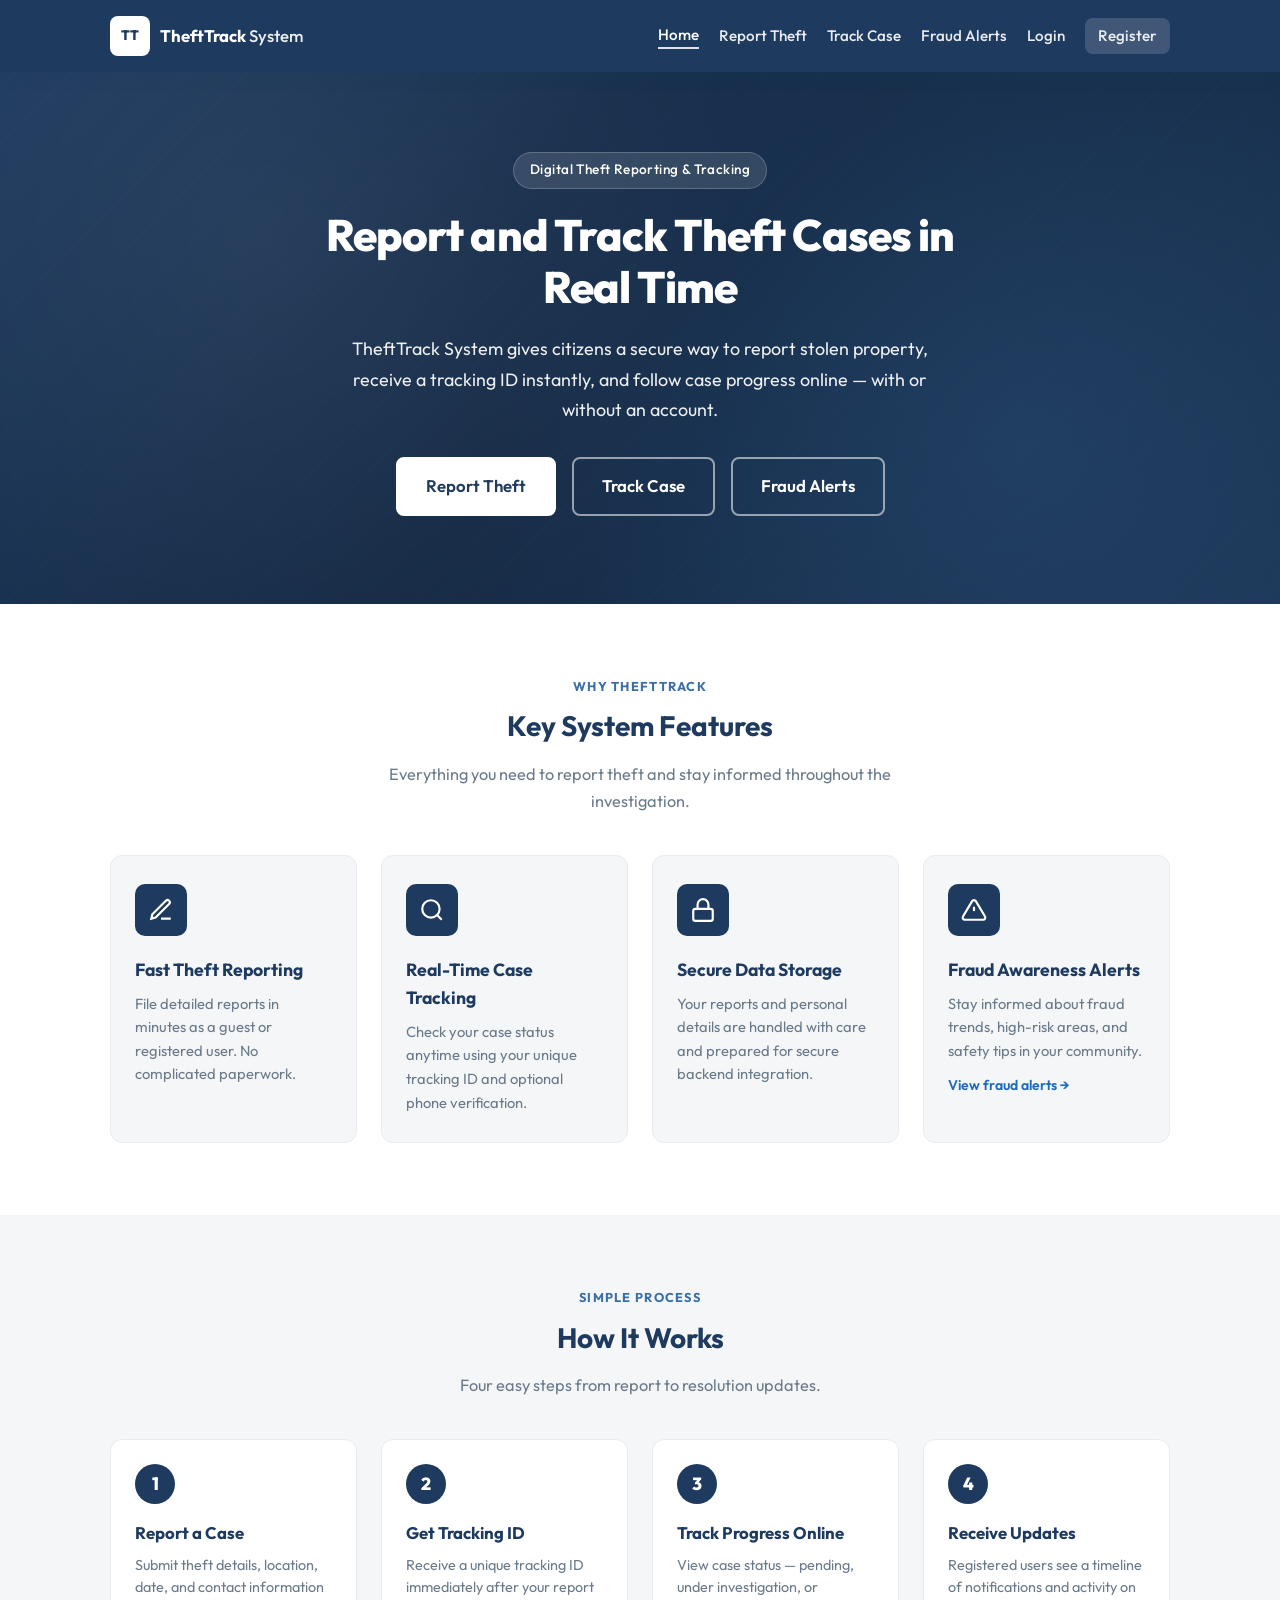
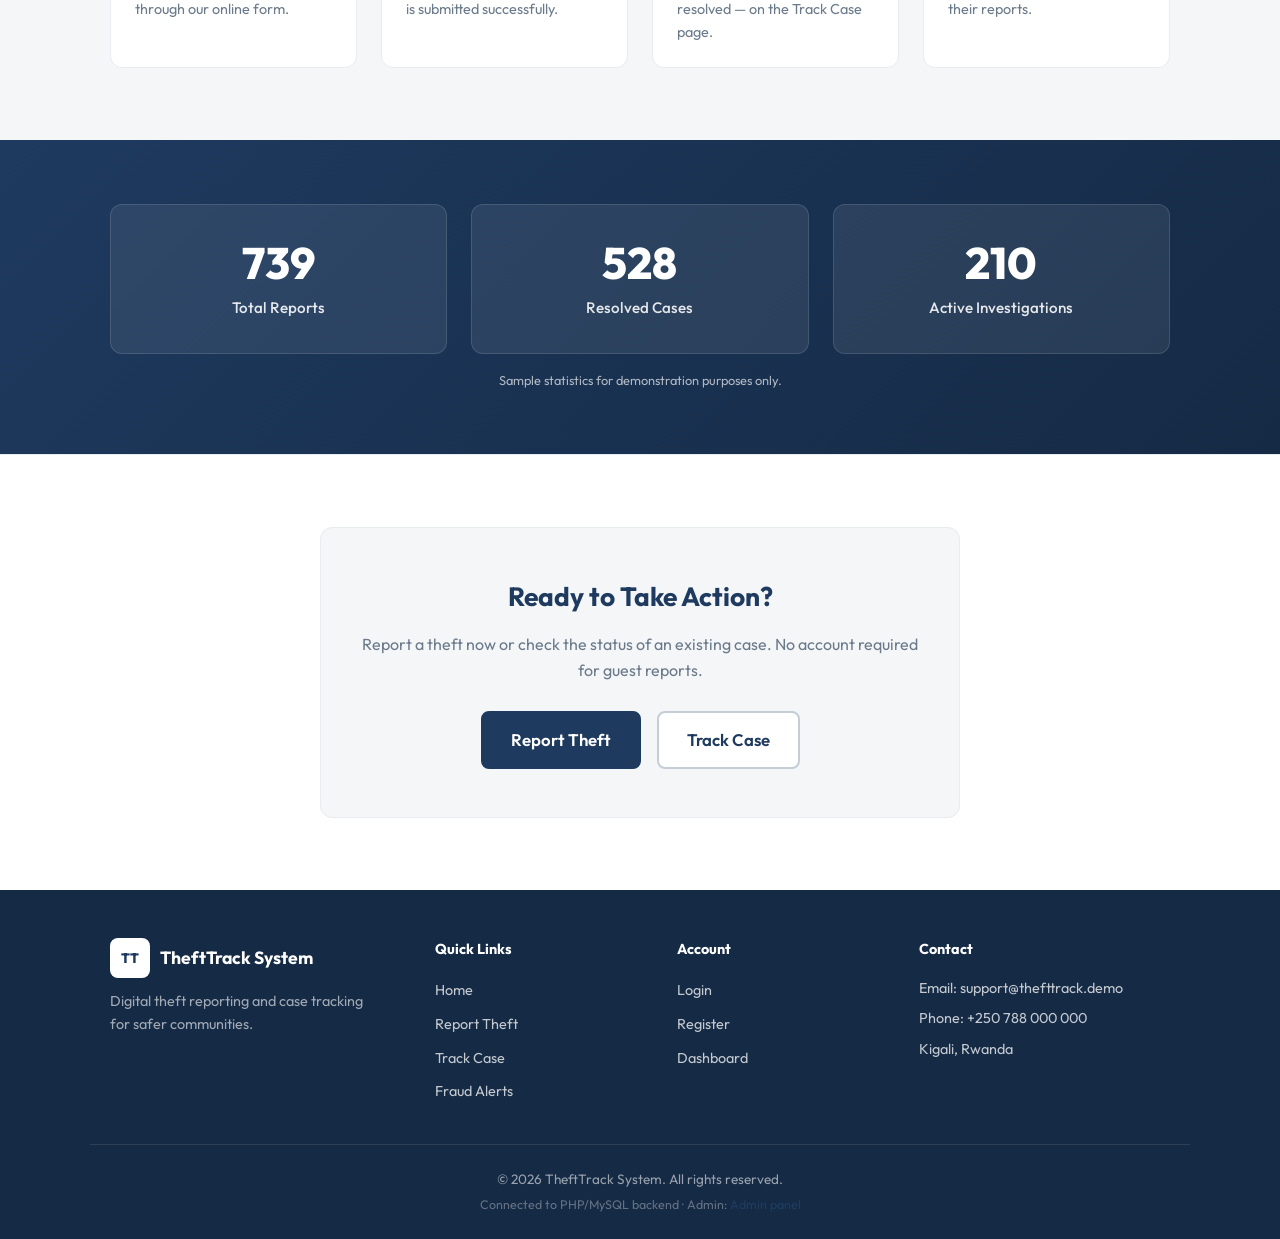
==== thefttrack_fn/index.html @ 84464b19 "deploy" ====
<!DOCTYPE html>
<html lang="en">
<head>
  <meta charset="UTF-8">
  <meta name="viewport" content="width=device-width, initial-scale=1.0">
  <title>Home — TheftTrack System</title>
  <link rel="preconnect" href="https://fonts.googleapis.com">
  <link rel="preconnect" href="https://fonts.gstatic.com" crossorigin>
  <link href="https://fonts.googleapis.com/css2?family=Outfit:wght@300;400;500;600;700;800&display=swap" rel="stylesheet">
  <link rel="stylesheet" href="style.css">
  <link rel="stylesheet" href="css/home.css">
</head>
<body data-page="home">

  <!-- Navigation -->
  <header class="header" id="main-header">
    <div class="container header-inner">
      <a href="index.html" class="logo logo--full">
        <span class="logo-icon">TT</span>
        <span class="logo-text">TheftTrack <span class="logo-system">System</span></span>
      </a>
      <button class="nav-toggle" id="nav-toggle" aria-label="Toggle menu" aria-expanded="false">
        <span></span><span></span><span></span>
      </button>
      <nav class="nav" id="main-nav">
        <a href="index.html" class="nav-link" data-nav-page="home">Home</a>
        <a href="report.html" class="nav-link" data-nav-page="report">Report Theft</a>
        <a href="track.html" class="nav-link" data-nav-page="track">Track Case</a>
        <a href="fraud.html" class="nav-link" data-nav-page="fraud">Fraud Alerts</a>
        <a href="dashboard.html" class="nav-link nav-user hidden" data-nav-page="dashboard">Dashboard</a>
        <a href="login.html" class="nav-link nav-auth" data-nav-page="login">Login</a>
        <a href="register.html" class="nav-link nav-auth nav-register-btn" data-nav-page="register">Register</a>
        <button type="button" class="btn btn-outline btn-sm nav-user hidden" id="btn-logout">Logout</button>
      </nav>
    </div>
  </header>

  <main class="home-main">

    <!-- Hero -->
    <section class="home-hero">
      <div class="home-hero-pattern" aria-hidden="true"></div>
      <div class="container home-hero-inner">
        <p class="home-hero-badge">Digital Theft Reporting &amp; Tracking</p>
        <h1>Report and Track Theft Cases in Real Time</h1>
        <p class="home-hero-desc">
          TheftTrack System gives citizens a secure way to report stolen property, receive a tracking ID instantly,
          and follow case progress online — with or without an account.
        </p>
        <div class="home-hero-actions">
          <a href="report.html" class="btn btn-primary btn-lg">Report Theft</a>
          <a href="track.html" class="btn btn-hero-outline btn-lg">Track Case</a>
          <a href="fraud.html" class="btn btn-hero-outline btn-lg">Fraud Alerts</a>
        </div>
      </div>
    </section>

    <!-- Features -->
    <section class="home-section home-features" id="features">
      <div class="container">
        <p class="section-label">Why TheftTrack</p>
        <h2 class="section-title">Key System Features</h2>
        <p class="section-desc">Everything you need to report theft and stay informed throughout the investigation.</p>
        <div class="home-features-grid">
          <article class="home-feature-card">
            <div class="home-feature-icon" aria-hidden="true">
              <svg viewBox="0 0 24 24" fill="none" stroke="currentColor" stroke-width="2"><path d="M12 20h9M16.5 3.5a2.12 2.12 0 0 1 3 3L7 19l-4 1 1-4Z"/></svg>
            </div>
            <h3>Fast Theft Reporting</h3>
            <p>File detailed reports in minutes as a guest or registered user. No complicated paperwork.</p>
          </article>
          <article class="home-feature-card">
            <div class="home-feature-icon" aria-hidden="true">
              <svg viewBox="0 0 24 24" fill="none" stroke="currentColor" stroke-width="2"><circle cx="11" cy="11" r="8"/><path d="m21 21-4.3-4.3"/></svg>
            </div>
            <h3>Real-Time Case Tracking</h3>
            <p>Check your case status anytime using your unique tracking ID and optional phone verification.</p>
          </article>
          <article class="home-feature-card">
            <div class="home-feature-icon" aria-hidden="true">
              <svg viewBox="0 0 24 24" fill="none" stroke="currentColor" stroke-width="2"><rect x="3" y="11" width="18" height="11" rx="2"/><path d="M7 11V7a5 5 0 0 1 10 0v4"/></svg>
            </div>
            <h3>Secure Data Storage</h3>
            <p>Your reports and personal details are handled with care and prepared for secure backend integration.</p>
          </article>
          <a href="fraud.html" class="home-feature-card home-feature-card--link">
            <div class="home-feature-icon" aria-hidden="true">
              <svg viewBox="0 0 24 24" fill="none" stroke="currentColor" stroke-width="2"><path d="M10.29 3.86 1.82 18a2 2 0 0 0 1.71 3h16.94a2 2 0 0 0 1.71-3L13.71 3.86a2 2 0 0 0-3.42 0Z"/><line x1="12" y1="9" x2="12" y2="13"/><line x1="12" y1="17" x2="12.01" y2="17"/></svg>
            </div>
            <h3>Fraud Awareness Alerts</h3>
            <p>Stay informed about fraud trends, high-risk areas, and safety tips in your community.</p>
            <span class="home-feature-link">View fraud alerts &rarr;</span>
          </a>
        </div>
      </div>
    </section>

    <!-- How It Works -->
    <section class="home-section home-steps">
      <div class="container">
        <p class="section-label">Simple Process</p>
        <h2 class="section-title">How It Works</h2>
        <p class="section-desc">Four easy steps from report to resolution updates.</p>
        <ol class="home-steps-list">
          <li class="home-step">
            <span class="home-step-num">1</span>
            <div class="home-step-content">
              <h3>Report a Case</h3>
              <p>Submit theft details, location, date, and contact information through our online form.</p>
            </div>
          </li>
          <li class="home-step">
            <span class="home-step-num">2</span>
            <div class="home-step-content">
              <h3>Get Tracking ID</h3>
              <p>Receive a unique tracking ID immediately after your report is submitted successfully.</p>
            </div>
          </li>
          <li class="home-step">
            <span class="home-step-num">3</span>
            <div class="home-step-content">
              <h3>Track Progress Online</h3>
              <p>View case status — pending, under investigation, or resolved — on the Track Case page.</p>
            </div>
          </li>
          <li class="home-step">
            <span class="home-step-num">4</span>
            <div class="home-step-content">
              <h3>Receive Updates</h3>
              <p>Registered users see a timeline of notifications and activity on their reports.</p>
            </div>
          </li>
        </ol>
      </div>
    </section>

    <!-- Statistics -->
    <section class="home-stats" id="stats">
      <div class="container">
        <div class="home-stats-grid">
          <article class="home-stat-card">
            <span class="home-stat-value" data-count="1248">0</span>
            <span class="home-stat-label">Total Reports</span>
          </article>
          <article class="home-stat-card">
            <span class="home-stat-value" data-count="892">0</span>
            <span class="home-stat-label">Resolved Cases</span>
          </article>
          <article class="home-stat-card">
            <span class="home-stat-value" data-count="356">0</span>
            <span class="home-stat-label">Active Investigations</span>
          </article>
        </div>
        <p class="home-stats-note">Sample statistics for demonstration purposes only.</p>
      </div>
    </section>

    <!-- Call to Action -->
    <section class="home-cta">
      <div class="container home-cta-inner">
        <h2>Ready to Take Action?</h2>
        <p>Report a theft now or check the status of an existing case. No account required for guest reports.</p>
        <div class="home-cta-actions">
          <a href="report.html" class="btn btn-primary btn-lg">Report Theft</a>
          <a href="track.html" class="btn btn-secondary btn-lg">Track Case</a>
        </div>
      </div>
    </section>

  </main>

  <!-- Footer -->
  <footer class="footer footer--home" id="main-footer">
    <div class="container footer-grid">
      <div class="footer-brand">
        <a href="index.html" class="logo logo--footer">
          <span class="logo-icon">TT</span>
          <span class="logo-text">TheftTrack System</span>
        </a>
        <p class="footer-tagline">Digital theft reporting and case tracking for safer communities.</p>
      </div>
      <div class="footer-links-col">
        <h4>Quick Links</h4>
        <ul class="footer-links">
          <li><a href="index.html">Home</a></li>
          <li><a href="report.html">Report Theft</a></li>
          <li><a href="track.html">Track Case</a></li>
          <li><a href="fraud.html">Fraud Alerts</a></li>
        </ul>
      </div>
      <div class="footer-links-col">
        <h4>Account</h4>
        <ul class="footer-links">
          <li><a href="login.html">Login</a></li>
          <li><a href="register.html">Register</a></li>
          <li><a href="dashboard.html">Dashboard</a></li>
        </ul>
      </div>
      <div class="footer-contact">
        <h4>Contact</h4>
        <p>Email: <a href="mailto:support@thefttrack.demo">support@thefttrack.demo</a></p>
        <p>Phone: <a href="tel:+250788000000">+250 788 000 000</a></p>
        <p class="footer-address">Kigali, Rwanda</p>
      </div>
    </div>
    <div class="container footer-bottom">
      <p>&copy; 2026 TheftTrack System. All rights reserved.</p>
      <p class="footer-note">Connected to PHP/MySQL backend · Admin: <a href="../backend/admin/">Admin panel</a></p>
    </div>
  </footer>

  <div id="toast-container" class="toast-container" aria-live="polite"></div>
  <script src="js/common.js"></script>
  <script src="js/home.js"></script>
</body>
</html>
---- thefttrack_fn/style.css ----
/* ============================================
   TheftTrack System — Global Styles
   Colors: Dark Blue | White | Light Gray
   ============================================ */

:root {
  --color-primary: #1e3a5f;
  --color-primary-dark: #152a45;
  --color-primary-light: #2d5a8a;
  --color-accent: #3b6ea5;
  --color-white: #ffffff;
  --color-gray-100: #f4f6f8;
  --color-gray-200: #e8ecf0;
  --color-gray-300: #c5cdd6;
  --color-gray-500: #6b7a8a;
  --color-gray-700: #3d4f5f;
  --color-success: #2e7d4f;
  --color-warning: #b8860b;
  --color-danger: #c0392b;
  --shadow-sm: 0 1px 3px rgba(30, 58, 95, 0.08);
  --shadow-md: 0 4px 16px rgba(30, 58, 95, 0.12);
  --shadow-lg: 0 8px 32px rgba(30, 58, 95, 0.16);
  --radius: 8px;
  --radius-lg: 12px;
  --transition: 0.2s ease;
  --font-sans: "Outfit", system-ui, -apple-system, sans-serif;
  --header-height: 72px;
}

/* Reset & Base */
*,
*::before,
*::after {
  box-sizing: border-box;
  margin: 0;
  padding: 0;
}

html {
  scroll-behavior: smooth;
}

body {
  font-family: var(--font-sans);
  font-size: 16px;
  line-height: 1.6;
  color: var(--color-gray-700);
  background: var(--color-gray-100);
  min-height: 100vh;
  display: flex;
  flex-direction: column;
}

a {
  color: var(--color-primary-light);
  text-decoration: none;
  transition: color var(--transition);
}

a:hover {
  color: var(--color-primary);
  text-decoration: underline;
}

img {
  max-width: 100%;
  height: auto;
}

.container {
  width: 100%;
  max-width: 1100px;
  margin: 0 auto;
  padding: 0 1.25rem;
}

.hidden {
  display: none !important;
}

/* ========== Header ========== */
.header {
  position: sticky;
  top: 0;
  z-index: 100;
  background: var(--color-primary);
  box-shadow: var(--shadow-md);
  height: var(--header-height);
}

.header-inner {
  display: flex;
  align-items: center;
  justify-content: space-between;
  height: var(--header-height);
}

.logo {
  display: flex;
  align-items: center;
  gap: 0.6rem;
  color: var(--color-white);
  text-decoration: none;
  font-weight: 700;
  font-size: 1.25rem;
}

.logo:hover {
  color: var(--color-white);
  text-decoration: none;
  opacity: 0.9;
}

.logo-icon {
  display: flex;
  align-items: center;
  justify-content: center;
  width: 40px;
  height: 40px;
  background: var(--color-white);
  color: var(--color-primary);
  border-radius: var(--radius);
  font-size: 0.85rem;
  font-weight: 800;
}

.nav {
  display: flex;
  align-items: center;
  gap: 1.25rem;
}

.nav a,
.nav .nav-link {
  color: rgba(255, 255, 255, 0.9);
  font-size: 0.95rem;
  font-weight: 500;
  text-decoration: none;
}

.nav a:hover,
.nav .nav-link:hover {
  color: var(--color-white);
  text-decoration: none;
}

.nav-toggle {
  display: none;
  flex-direction: column;
  gap: 5px;
  background: none;
  border: none;
  cursor: pointer;
  padding: 0.5rem;
}

.nav-toggle span {
  display: block;
  width: 24px;
  height: 2px;
  background: var(--color-white);
  border-radius: 2px;
  transition: var(--transition);
}

/* ========== Buttons ========== */
a.btn {
  text-decoration: none;
}

a.btn:hover {
  text-decoration: none;
}

.btn {
  display: inline-flex;
  align-items: center;
  justify-content: center;
  gap: 0.5rem;
  padding: 0.65rem 1.25rem;
  font-size: 0.95rem;
  font-weight: 600;
  font-family: inherit;
  border: 2px solid transparent;
  border-radius: var(--radius);
  cursor: pointer;
  transition: background var(--transition), color var(--transition), border-color var(--transition), transform var(--transition);
}

.btn:active {
  transform: scale(0.98);
}

.btn-primary {
  background: var(--color-primary);
  color: var(--color-white);
  border-color: var(--color-primary);
}

.btn-primary:hover {
  background: var(--color-primary-dark);
  border-color: var(--color-primary-dark);
}

.btn-secondary {
  background: var(--color-white);
  color: var(--color-primary);
  border-color: var(--color-gray-300);
}

.btn-secondary:hover {
  background: var(--color-gray-100);
  border-color: var(--color-primary);
}

.btn-outline {
  background: transparent;
  color: var(--color-white);
  border-color: rgba(255, 255, 255, 0.6);
}

.btn-outline:hover {
  background: rgba(255, 255, 255, 0.1);
  border-color: var(--color-white);
}

.btn-sm {
  padding: 0.4rem 0.9rem;
  font-size: 0.85rem;
}

.btn-lg {
  padding: 0.85rem 1.75rem;
  font-size: 1.05rem;
}

.btn-block {
  width: 100%;
}

/* ========== Pages ========== */
body > main {
  flex: 1;
}

main {
  animation: fadeIn 0.3s ease;
}

.nav-link--active {
  color: var(--color-white) !important;
  font-weight: 700;
  border-bottom: 2px solid rgba(255, 255, 255, 0.85);
}

@keyframes fadeIn {
  from { opacity: 0; transform: translateY(8px); }
  to { opacity: 1; transform: translateY(0); }
}

/* ========== Hero / Landing ========== */
.hero {
  background: linear-gradient(135deg, var(--color-primary) 0%, var(--color-primary-dark) 100%);
  color: var(--color-white);
  padding: 4rem 0 5rem;
  text-align: center;
}

.hero-badge {
  display: inline-block;
  background: rgba(255, 255, 255, 0.15);
  padding: 0.35rem 1rem;
  border-radius: 50px;
  font-size: 0.85rem;
  font-weight: 500;
  margin-bottom: 1.25rem;
  letter-spacing: 0.02em;
}

.hero h1 {
  font-size: clamp(2rem, 5vw, 3rem);
  font-weight: 800;
  line-height: 1.2;
  margin-bottom: 1rem;
}

.hero-subtitle {
  font-size: 1.1rem;
  opacity: 0.9;
  max-width: 560px;
  margin: 0 auto;
}

.hero-actions {
  display: flex;
  flex-wrap: wrap;
  gap: 1rem;
  justify-content: center;
}

.hero .btn-secondary {
  background: transparent;
  color: var(--color-white);
  border-color: rgba(255, 255, 255, 0.5);
}

.hero .btn-secondary:hover {
  background: rgba(255, 255, 255, 0.1);
  border-color: var(--color-white);
}

.btn-outline-light {
  background: transparent;
  color: var(--color-white);
  border-color: rgba(255, 255, 255, 0.45);
}

.btn-outline-light:hover {
  background: rgba(255, 255, 255, 0.12);
  border-color: var(--color-white);
}

.nav-register-btn {
  background: rgba(255, 255, 255, 0.15);
  padding: 0.35rem 0.85rem !important;
  border-radius: var(--radius);
}

.nav-register-btn:hover {
  background: rgba(255, 255, 255, 0.25);
}

/* About */
.about {
  padding: 3rem 0;
  background: var(--color-white);
}

.about-text {
  max-width: 720px;
  margin: 0 auto;
  text-align: center;
  color: var(--color-gray-500);
  font-size: 1.05rem;
  line-height: 1.75;
}

.about-text strong {
  color: var(--color-primary);
}

/* Features */
.features {
  padding: 4rem 0;
  background: var(--color-white);
}

.section-title {
  text-align: center;
  font-size: 1.75rem;
  color: var(--color-primary);
  margin-bottom: 2.5rem;
}

.feature-grid {
  display: grid;
  grid-template-columns: repeat(auto-fit, minmax(260px, 1fr));
  gap: 1.5rem;
}

.feature-card {
  background: var(--color-gray-100);
  border: 1px solid var(--color-gray-200);
  border-radius: var(--radius-lg);
  padding: 2rem 1.5rem;
  text-align: center;
  transition: box-shadow var(--transition), transform var(--transition);
}

.feature-card:hover {
  box-shadow: var(--shadow-md);
  transform: translateY(-2px);
}

.feature-icon {
  display: inline-flex;
  align-items: center;
  justify-content: center;
  width: 48px;
  height: 48px;
  background: var(--color-primary);
  color: var(--color-white);
  border-radius: 50%;
  font-weight: 700;
  font-size: 1.1rem;
  margin-bottom: 1rem;
}

.feature-card h3 {
  color: var(--color-primary);
  margin-bottom: 0.5rem;
  font-size: 1.15rem;
}

.feature-card p {
  color: var(--color-gray-500);
  font-size: 0.95rem;
}

/* CTA */
.cta {
  padding: 3.5rem 0;
  background: var(--color-gray-200);
}

.cta-inner {
  text-align: center;
}

.cta h2 {
  color: var(--color-primary);
  font-size: 1.5rem;
  margin-bottom: 0.5rem;
}

.cta p {
  margin-bottom: 1.5rem;
  color: var(--color-gray-500);
}

/* ========== Auth Pages ========== */
.auth-page > main {
  flex: 1;
  display: flex;
  align-items: center;
  min-height: 100vh;
}

.auth-container {
  padding: 2rem 0 3rem;
  display: flex;
  flex-direction: column;
  align-items: center;
  width: 100%;
}

.auth-brand {
  display: inline-flex;
  align-items: center;
  gap: 0.6rem;
  margin-bottom: 1.5rem;
  text-decoration: none;
  color: var(--color-primary);
  font-weight: 700;
  font-size: 1.25rem;
}

.auth-brand:hover {
  text-decoration: none;
  opacity: 0.85;
}

.auth-brand .logo-icon {
  display: flex;
  align-items: center;
  justify-content: center;
  width: 40px;
  height: 40px;
  background: var(--color-primary);
  color: var(--color-white);
  border-radius: var(--radius);
  font-size: 0.85rem;
  font-weight: 800;
}

.auth-card {
  width: 100%;
  max-width: 440px;
  background: var(--color-white);
  border-radius: var(--radius-lg);
  padding: 2.5rem;
  box-shadow: var(--shadow-md);
  border: 1px solid var(--color-gray-200);
}

.auth-card h1 {
  color: var(--color-primary);
  font-size: 1.75rem;
  margin-bottom: 0.35rem;
}

.auth-subtitle {
  color: var(--color-gray-500);
  margin-bottom: 1.75rem;
  font-size: 0.95rem;
}

.auth-footer {
  text-align: center;
  margin-top: 1.5rem;
  font-size: 0.9rem;
  color: var(--color-gray-500);
}

/* ========== Forms ========== */
.form {
  display: flex;
  flex-direction: column;
  gap: 0.25rem;
}

.form-row {
  display: grid;
  grid-template-columns: 1fr 1fr;
  gap: 1rem;
}

.form-group {
  margin-bottom: 1rem;
}

.form-group label {
  display: block;
  font-weight: 600;
  font-size: 0.9rem;
  color: var(--color-primary);
  margin-bottom: 0.4rem;
}

.form-group input,
.form-group select,
.form-group textarea {
  width: 100%;
  padding: 0.7rem 0.9rem;
  font-family: inherit;
  font-size: 0.95rem;
  border: 1px solid var(--color-gray-300);
  border-radius: var(--radius);
  background: var(--color-white);
  color: var(--color-gray-700);
  transition: border-color var(--transition), box-shadow var(--transition);
}

.form-group input[type="file"] {
  padding: 0.5rem;
  font-size: 0.88rem;
}

.form-group input:focus,
.form-group select:focus,
.form-group textarea:focus {
  outline: none;
  border-color: var(--color-primary-light);
  box-shadow: 0 0 0 3px rgba(59, 110, 165, 0.2);
}

.form-group input.error,
.form-group select.error,
.form-group textarea.error {
  border-color: var(--color-danger);
}

.form-error {
  display: block;
  color: var(--color-danger);
  font-size: 0.8rem;
  margin-top: 0.25rem;
  min-height: 1.1em;
}

.form-section {
  border: 1px solid var(--color-gray-200);
  border-radius: var(--radius-lg);
  padding: 1.5rem;
  margin-bottom: 1.5rem;
  background: var(--color-white);
}

.form-section legend {
  font-weight: 700;
  color: var(--color-primary);
  padding: 0 0.5rem;
  font-size: 1rem;
}

.form-actions {
  display: flex;
  gap: 1rem;
  justify-content: flex-end;
  flex-wrap: wrap;
  margin-top: 0.5rem;
}

/* ========== Shared cards & badges ========== */
.card {
  background: var(--color-white);
  border: 1px solid var(--color-gray-200);
  border-radius: var(--radius-lg);
  box-shadow: var(--shadow-sm);
}

.status-badge {
  display: inline-block;
  padding: 0.25rem 0.65rem;
  border-radius: 50px;
  font-size: 0.75rem;
  font-weight: 600;
  text-transform: uppercase;
  letter-spacing: 0.03em;
}

.status-pending { background: #fff8e1; color: #8a6d1e; }
.status-investigating { background: #e3f0fa; color: #1e5a8a; }
.status-resolved { background: #e8f5e9; color: var(--color-success); }

.empty-state {
  text-align: center;
  color: var(--color-gray-500);
  padding: 2rem 1rem;
  font-size: 0.95rem;
}

.info-banner {
  background: #e8f0f8;
  border: 1px solid #c5d9ec;
  border-radius: var(--radius);
  padding: 0.85rem 1.1rem;
  margin-bottom: 1.25rem;
  font-size: 0.9rem;
  color: var(--color-gray-700);
}

.info-banner a {
  font-weight: 600;
}

.field-hint {
  font-size: 0.8rem;
  color: var(--color-gray-500);
  margin-top: 0.35rem;
}

.file-preview {
  margin-top: 0.75rem;
  padding: 0.75rem;
  background: var(--color-gray-100);
  border-radius: var(--radius);
  border: 1px dashed var(--color-gray-300);
}

.file-preview img {
  max-height: 120px;
  border-radius: var(--radius);
  margin-bottom: 0.5rem;
}

.file-preview p,
.file-doc {
  font-size: 0.85rem;
  color: var(--color-gray-500);
}

/* ========== Report Form Page ========== */
.form-page-container {
  padding: 2rem 0 4rem;
}

.form-page-header {
  margin-bottom: 1.5rem;
}

.form-page-header h1 {
  color: var(--color-primary);
  font-size: 1.75rem;
  margin-bottom: 0.35rem;
}

.form-page-header p {
  color: var(--color-gray-500);
  font-size: 0.95rem;
}

.report-form .form-section {
  margin-bottom: 1.25rem;
}

/* ========== Track Case ========== */
.track-page {
  padding: 2rem 0 4rem;
  max-width: 720px;
}

.track-search-card {
  background: var(--color-white);
  border-radius: var(--radius-lg);
  padding: 2rem;
  box-shadow: var(--shadow-md);
  border: 1px solid var(--color-gray-200);
  margin-bottom: 1.5rem;
}

.track-search-card h1 {
  color: var(--color-primary);
  font-size: 1.5rem;
  margin-bottom: 0.35rem;
}

.track-search-card > p {
  color: var(--color-gray-500);
  margin-bottom: 1.5rem;
  font-size: 0.95rem;
}

.track-form .track-input-group {
  display: flex;
  gap: 0.75rem;
  flex-wrap: wrap;
}

.track-input-group input {
  flex: 1;
  min-width: 200px;
  padding: 0.75rem 1rem;
  font-family: "Consolas", "Courier New", monospace;
  font-size: 0.95rem;
  border: 1px solid var(--color-gray-300);
  border-radius: var(--radius);
}

.track-input-group input:focus {
  outline: none;
  border-color: var(--color-primary-light);
  box-shadow: 0 0 0 3px rgba(59, 110, 165, 0.2);
}

.track-hint {
  margin-top: 1rem;
  font-size: 0.85rem;
  color: var(--color-gray-500);
}

.track-result {
  animation: fadeIn 0.3s ease;
}

.track-result-inner {
  display: flex;
  flex-direction: column;
  gap: 1.25rem;
}

.track-result-inner .card,
.track-search-card {
  background: var(--color-white);
  border-radius: var(--radius-lg);
  padding: 1.75rem;
  box-shadow: var(--shadow-md);
  border: 1px solid var(--color-gray-200);
}

.track-id-label {
  font-size: 0.9rem;
  color: var(--color-gray-500);
  margin-top: 0.25rem;
}

.track-id-label code {
  font-family: "Consolas", "Courier New", monospace;
  color: var(--color-primary);
  font-weight: 600;
}

.status-steps {
  display: flex;
  justify-content: space-between;
  gap: 0.5rem;
  padding: 1.25rem 1.5rem;
  background: var(--color-white);
  border-radius: var(--radius-lg);
  border: 1px solid var(--color-gray-200);
  box-shadow: var(--shadow-sm);
}

.status-step {
  flex: 1;
  display: flex;
  flex-direction: column;
  align-items: center;
  gap: 0.5rem;
  text-align: center;
  font-size: 0.75rem;
  font-weight: 600;
  color: var(--color-gray-300);
  position: relative;
}

.status-step:not(:last-child)::after {
  content: "";
  position: absolute;
  top: 10px;
  left: calc(50% + 14px);
  width: calc(100% - 28px);
  height: 2px;
  background: var(--color-gray-200);
  z-index: 0;
}

.status-step.done,
.status-step.active {
  color: var(--color-primary);
}

.status-step.done .status-step-dot,
.status-step.active .status-step-dot {
  background: var(--color-primary);
  border-color: var(--color-primary);
}

.status-step.done:not(:last-child)::after {
  background: var(--color-primary-light);
}

.status-step-dot {
  width: 22px;
  height: 22px;
  border-radius: 50%;
  border: 2px solid var(--color-gray-300);
  background: var(--color-white);
  position: relative;
  z-index: 1;
}

.status-step.active .status-step-dot {
  box-shadow: 0 0 0 4px rgba(30, 58, 95, 0.15);
}

.track-result-header {
  display: flex;
  flex-wrap: wrap;
  align-items: center;
  justify-content: space-between;
  gap: 1rem;
  margin-bottom: 1.5rem;
  padding-bottom: 1rem;
  border-bottom: 1px solid var(--color-gray-200);
}

.track-result-header h2 {
  color: var(--color-primary);
  font-size: 1.25rem;
}

.track-details {
  display: grid;
  gap: 0.85rem;
  padding: 1.5rem;
}

.track-detail-row {
  display: grid;
  grid-template-columns: 140px 1fr;
  gap: 0.5rem;
  font-size: 0.95rem;
}

.track-detail-row .label {
  font-weight: 600;
  color: var(--color-primary);
}

/* Notifications timeline */
.notifications-section {
  background: var(--color-white);
  border: 1px solid var(--color-gray-200);
  border-radius: var(--radius-lg);
  padding: 1.5rem;
  box-shadow: var(--shadow-sm);
}

.notifications-section h3 {
  color: var(--color-primary);
  font-size: 1.05rem;
  margin-bottom: 1.25rem;
}

.timeline {
  display: flex;
  flex-direction: column;
  gap: 0;
}

.timeline-item {
  display: flex;
  gap: 1rem;
  padding-bottom: 1.25rem;
  position: relative;
  opacity: 0.55;
  transition: opacity var(--transition);
}

.timeline-item.active {
  opacity: 1;
}

.timeline-item:not(:last-child)::before {
  content: "";
  position: absolute;
  left: 7px;
  top: 22px;
  bottom: 0;
  width: 2px;
  background: var(--color-gray-200);
}

.timeline-item.active:not(:last-child)::before {
  background: var(--color-primary-light);
}

.timeline-dot {
  width: 16px;
  height: 16px;
  border-radius: 50%;
  background: var(--color-gray-300);
  flex-shrink: 0;
  margin-top: 4px;
}

.timeline-item.active .timeline-dot {
  background: var(--color-primary);
  box-shadow: 0 0 0 3px rgba(30, 58, 95, 0.15);
}

.timeline-content strong {
  display: block;
  color: var(--color-primary);
  font-size: 0.95rem;
  margin-bottom: 0.2rem;
}

.timeline-content p {
  font-size: 0.88rem;
  color: var(--color-gray-500);
  margin-bottom: 0.25rem;
}

.timeline-date {
  font-size: 0.8rem;
  color: var(--color-gray-500);
}

/* Updates page */
.updates-container {
  padding: 2rem 0 4rem;
}

.page-intro {
  margin-bottom: 2rem;
}

.page-intro h1 {
  color: var(--color-primary);
  font-size: 1.75rem;
  margin-bottom: 0.35rem;
}

.page-intro p {
  color: var(--color-gray-500);
}

.updates-content {
  display: flex;
  flex-direction: column;
  gap: 1.5rem;
}

.update-card {
  padding: 1.5rem;
  transition: box-shadow var(--transition), transform var(--transition);
}

.update-card:hover {
  box-shadow: var(--shadow-md);
  transform: translateY(-2px);
}

.update-card-header {
  display: flex;
  flex-wrap: wrap;
  align-items: center;
  justify-content: space-between;
  gap: 0.75rem;
  margin-bottom: 0.5rem;
}

.update-card-header h3 {
  color: var(--color-primary);
  font-size: 1.1rem;
}

.update-meta {
  font-size: 0.85rem;
  color: var(--color-gray-500);
  margin-bottom: 1rem;
}

.update-meta code {
  font-family: "Consolas", "Courier New", monospace;
  color: var(--color-primary);
  font-weight: 600;
}

.update-card .notifications-section {
  margin-bottom: 1rem;
  border: none;
  box-shadow: none;
  padding: 0;
  background: transparent;
}

.update-card .btn-track-report {
  margin-top: 0.5rem;
}

.track-not-found {
  text-align: center;
  padding: 1rem;
  color: var(--color-danger);
}

/* ========== Modal ========== */
.modal {
  position: fixed;
  inset: 0;
  z-index: 200;
  display: flex;
  align-items: center;
  justify-content: center;
  padding: 1rem;
}

.modal.hidden {
  display: none;
}

.modal-backdrop {
  position: absolute;
  inset: 0;
  background: rgba(30, 58, 95, 0.5);
}

.modal-content {
  position: relative;
  background: var(--color-white);
  border-radius: var(--radius-lg);
  padding: 2rem;
  max-width: 420px;
  width: 100%;
  box-shadow: var(--shadow-lg);
  text-align: center;
}

.modal-success-icon {
  width: 56px;
  height: 56px;
  margin: 0 auto 1rem;
  background: var(--color-success);
  color: var(--color-white);
  border-radius: 50%;
  display: flex;
  align-items: center;
  justify-content: center;
  font-size: 1.5rem;
  font-weight: 700;
}

.modal-content h2 {
  color: var(--color-primary);
  margin-bottom: 0.5rem;
}

.btn-copy {
  display: block;
  margin: 0.5rem auto 0;
  padding: 0.35rem 0.85rem;
  font-size: 0.8rem;
  font-family: inherit;
  font-weight: 600;
  color: var(--color-primary);
  background: var(--color-white);
  border: 1px solid var(--color-gray-300);
  border-radius: var(--radius);
  cursor: pointer;
  transition: background var(--transition), border-color var(--transition);
}

.btn-copy:hover {
  background: var(--color-gray-100);
  border-color: var(--color-primary);
}

.modal-report-id {
  position: relative;
  background: var(--color-gray-100);
  border: 2px dashed var(--color-primary-light);
  border-radius: var(--radius);
  padding: 1rem;
  margin: 1.25rem 0;
}

.modal-report-id .label {
  display: block;
  font-size: 0.8rem;
  color: var(--color-gray-500);
  margin-bottom: 0.35rem;
}

.modal-report-id code {
  font-size: 1.25rem;
  font-weight: 700;
  color: var(--color-primary);
  letter-spacing: 0.05em;
}

.modal-note {
  font-size: 0.9rem;
  color: var(--color-gray-500);
  margin-bottom: 1.25rem;
}

.modal-actions {
  display: flex;
  gap: 0.75rem;
  justify-content: center;
  flex-wrap: wrap;
}

.modal-close {
  position: absolute;
  top: 0.75rem;
  right: 0.85rem;
  background: none;
  border: none;
  font-size: 1.5rem;
  line-height: 1;
  color: var(--color-gray-500);
  cursor: pointer;
}

.modal-content--wide {
  position: relative;
  max-width: 640px;
  width: 95%;
}

/* ========== Toast ========== */
.toast-container {
  position: fixed;
  bottom: 1.5rem;
  right: 1.5rem;
  z-index: 300;
  display: flex;
  flex-direction: column;
  gap: 0.5rem;
  max-width: 360px;
}

.toast {
  background: var(--color-primary);
  color: var(--color-white);
  padding: 0.85rem 1.25rem;
  border-radius: var(--radius);
  box-shadow: var(--shadow-lg);
  font-size: 0.9rem;
  animation: slideIn 0.3s ease;
}

.toast.success { background: var(--color-success); }
.toast.error { background: var(--color-danger); }

@keyframes slideIn {
  from { opacity: 0; transform: translateX(20px); }
  to { opacity: 1; transform: translateX(0); }
}

/* ========== Footer ========== */
.footer {
  background: var(--color-primary-dark);
  color: rgba(255, 255, 255, 0.8);
  padding: 1.5rem 0;
  margin-top: auto;
}

.footer-inner {
  text-align: center;
  font-size: 0.9rem;
}

.footer-note {
  font-size: 0.8rem;
  opacity: 0.7;
  margin-top: 0.25rem;
}

.footer-grid {
  display: grid;
  grid-template-columns: 1.4fr 1fr;
  gap: 2rem;
  padding-bottom: 1.5rem;
  border-bottom: 1px solid rgba(255, 255, 255, 0.1);
  margin-bottom: 1rem;
}

.footer-tagline {
  font-size: 0.9rem;
  opacity: 0.75;
  line-height: 1.6;
  margin-top: 0.5rem;
}

.footer-links-col h4 {
  font-size: 0.9rem;
  font-weight: 700;
  margin-bottom: 0.75rem;
  color: #fff;
}

.footer-links {
  list-style: none;
}

.footer-links li {
  margin-bottom: 0.4rem;
}

.footer-links a {
  color: rgba(255, 255, 255, 0.75);
  font-size: 0.9rem;
  text-decoration: none;
}

.footer-links a:hover {
  color: #fff;
  text-decoration: underline;
}

.footer-bottom {
  text-align: center;
  font-size: 0.85rem;
  opacity: 0.85;
}

/* ========== Fraud Alerts Page ========== */
.fraud-page-hero {
  background: linear-gradient(135deg, var(--color-primary) 0%, var(--color-primary-dark) 100%);
  color: var(--color-white);
  padding: 2.75rem 0 3rem;
}

.fraud-page-hero h1 {
  font-size: clamp(1.65rem, 4vw, 2.25rem);
  font-weight: 800;
  margin-bottom: 0.75rem;
}

.hero-badge--light {
  background: rgba(255, 255, 255, 0.15);
  color: var(--color-white);
}

.fraud-hero-text {
  max-width: 640px;
  opacity: 0.92;
  font-size: 1rem;
  line-height: 1.7;
}

.fraud-page-body {
  padding: 2.5rem 0 4rem;
}

.fraud-section {
  margin-bottom: 3rem;
}

.fraud-section-header {
  display: flex;
  align-items: flex-start;
  gap: 1rem;
  margin-bottom: 1.5rem;
}

.fraud-section-header h2 {
  color: var(--color-primary);
  font-size: 1.35rem;
  margin-bottom: 0.2rem;
}

.fraud-section-header p {
  color: var(--color-gray-500);
  font-size: 0.92rem;
}

.section-icon {
  display: flex;
  align-items: center;
  justify-content: center;
  width: 48px;
  height: 48px;
  border-radius: var(--radius);
  font-size: 1.25rem;
  font-weight: 800;
  flex-shrink: 0;
  color: var(--color-white);
}

.section-icon--alert { background: #c0392b; }
.section-icon--area { background: var(--color-primary-light); font-size: 1.1rem; }
.section-icon--suspect { background: var(--color-gray-700); }
.section-icon--tips { background: var(--color-success); }

.fraud-grid {
  display: grid;
  gap: 1.25rem;
}

.fraud-grid--alerts {
  grid-template-columns: repeat(2, 1fr);
  gap: 1.5rem;
}

.fraud-grid--areas {
  grid-template-columns: repeat(3, 1fr);
  gap: 1.25rem;
}

.fraud-grid--suspects {
  grid-template-columns: repeat(2, 1fr);
  gap: 1.25rem;
}

.fraud-grid--tips {
  grid-template-columns: repeat(2, 1fr);
  gap: 1.25rem;
}

.fraud-card {
  background: var(--color-white);
  border: 1px solid var(--color-gray-200);
  border-radius: var(--radius-lg);
  padding: 1.35rem 1.5rem;
  box-shadow: var(--shadow-sm);
  transition: box-shadow var(--transition), transform var(--transition), border-color var(--transition);
}

.fraud-card:hover {
  box-shadow: var(--shadow-md);
  transform: translateY(-3px);
  border-color: var(--color-primary-light);
}

/* Fraud alert cards — 2-column layout */
.fraud-alert-card {
  display: flex;
  flex-direction: column;
  padding: 1.5rem 1.75rem;
  min-height: 100%;
}

.fraud-alert-card__header {
  display: flex;
  align-items: flex-start;
  justify-content: space-between;
  gap: 1rem;
  margin-bottom: 1rem;
  padding-bottom: 1rem;
  border-bottom: 1px solid var(--color-gray-200);
}

.fraud-alert-card__title {
  font-size: 1.05rem;
  font-weight: 700;
  color: var(--color-primary);
  line-height: 1.35;
  flex: 1;
  min-width: 0;
}

.fraud-alert-card__desc {
  flex: 1;
  color: var(--color-gray-500);
  font-size: 0.95rem;
  line-height: 1.65;
  margin-bottom: 1.25rem;
}

.fraud-alert-card__footer {
  display: flex;
  flex-wrap: wrap;
  gap: 0.5rem;
  margin-top: auto;
}

.fraud-meta-item {
  display: inline-flex;
  align-items: center;
  gap: 0.45rem;
  font-size: 0.85rem;
  color: var(--color-gray-700);
  background: var(--color-gray-100);
  padding: 0.45rem 0.85rem;
  border-radius: var(--radius);
  border: 1px solid var(--color-gray-200);
}

.meta-icon {
  display: inline-flex;
  align-items: center;
  justify-content: center;
  width: 18px;
  height: 18px;
  background: var(--color-gray-200);
  color: var(--color-primary);
  border-radius: 4px;
  font-size: 0.65rem;
  font-weight: 700;
}

.risk-badge {
  display: inline-block;
  padding: 0.3rem 0.7rem;
  border-radius: 50px;
  font-size: 0.68rem;
  font-weight: 700;
  text-transform: uppercase;
  letter-spacing: 0.03em;
  flex-shrink: 0;
  white-space: nowrap;
}

.fraud-alert-card .risk-badge {
  font-size: 0.65rem;
  padding: 0.25rem 0.6rem;
}

.risk-low { background: #e8f5e9; color: #2e7d4f; }
.risk-medium { background: #fff8e1; color: #8a6d1e; }
.risk-high { background: #fdecea; color: #c0392b; }
.risk-critical { background: #c0392b; color: var(--color-white); }

.area-card {
  text-align: center;
  padding: 1.5rem;
}

.area-card-icon {
  width: 52px;
  height: 52px;
  margin: 0 auto 0.85rem;
  background: var(--color-gray-100);
  border: 2px solid var(--color-gray-200);
  border-radius: 50%;
  display: flex;
  align-items: center;
  justify-content: center;
  font-size: 1.25rem;
  font-weight: 800;
  color: var(--color-primary);
}

.area-card h3 {
  color: var(--color-primary);
  font-size: 1.05rem;
  margin-bottom: 0.35rem;
}

.area-count {
  font-size: 2rem;
  font-weight: 800;
  color: var(--color-primary);
  line-height: 1.2;
}

.area-count-label {
  font-size: 0.8rem;
  color: var(--color-gray-500);
  margin-bottom: 0.85rem;
}

.suspect-card {
  display: flex;
  flex-direction: column;
  align-items: center;
  text-align: center;
  padding: 1.5rem 1.25rem;
}

.suspect-photo {
  width: 80px;
  height: 80px;
  border-radius: 50%;
  background: linear-gradient(145deg, var(--color-gray-200), var(--color-gray-300));
  border: 3px solid var(--color-white);
  box-shadow: var(--shadow-md);
  display: flex;
  align-items: center;
  justify-content: center;
  font-size: 1.5rem;
  font-weight: 700;
  color: var(--color-primary);
  margin-bottom: 1rem;
  overflow: hidden;
}

.suspect-photo-img {
  width: 100%;
  height: 100%;
  object-fit: cover;
}

.suspect-photo-fallback {
  font-size: 1.5rem;
  font-weight: 700;
  color: var(--color-primary);
}

.suspect-card h3 {
  color: var(--color-primary);
  font-size: 1rem;
  margin-bottom: 0.5rem;
}

.suspect-detail {
  font-size: 0.85rem;
  color: var(--color-gray-500);
  margin-bottom: 0.35rem;
  width: 100%;
}

.suspect-detail strong {
  color: var(--color-gray-700);
  font-weight: 600;
}

.case-type-tag {
  display: inline-block;
  margin-top: 0.5rem;
  padding: 0.25rem 0.65rem;
  background: var(--color-gray-100);
  border: 1px solid var(--color-gray-200);
  border-radius: 50px;
  font-size: 0.75rem;
  font-weight: 600;
  color: var(--color-primary);
}

.tip-card {
  display: flex;
  gap: 1rem;
  align-items: flex-start;
}

.tip-icon {
  width: 44px;
  height: 44px;
  flex-shrink: 0;
  background: var(--color-primary);
  color: var(--color-white);
  border-radius: var(--radius);
  display: flex;
  align-items: center;
  justify-content: center;
  font-size: 1.1rem;
  font-weight: 800;
}

.tip-card h3 {
  color: var(--color-primary);
  font-size: 1rem;
  margin-bottom: 0.35rem;
}

.tip-card p {
  font-size: 0.9rem;
  color: var(--color-gray-500);
  line-height: 1.55;
}

.fraud-section--tips {
  background: var(--color-white);
  border: 1px solid var(--color-gray-200);
  border-radius: var(--radius-lg);
  padding: 1.75rem;
  box-shadow: var(--shadow-sm);
}

.fraud-disclaimer {
  text-align: center;
  font-size: 0.85rem;
  color: var(--color-gray-500);
  margin-top: 1rem;
  padding-top: 1.5rem;
  border-top: 1px solid var(--color-gray-200);
}

.fraud-live-badge {
  display: inline-block;
  margin-bottom: 0.75rem;
  padding: 0.35rem 0.85rem;
  font-size: 0.8rem;
  font-weight: 600;
  color: #0d5c2e;
  background: rgba(255, 255, 255, 0.2);
  border: 1px solid rgba(255, 255, 255, 0.35);
  border-radius: 999px;
}

.fraud-source-tag {
  display: inline-block;
  margin-top: 0.5rem;
  padding: 0.2rem 0.55rem;
  font-size: 0.7rem;
  font-weight: 600;
  text-transform: uppercase;
  letter-spacing: 0.04em;
  color: var(--color-gray-600);
  background: var(--color-gray-100);
  border-radius: 4px;
}

.fraud-source-tag--live {
  color: #0d5c2e;
  background: #e8f5ec;
}

.fraud-cta {
  margin-top: 2.5rem;
  padding: 2rem;
  background: linear-gradient(135deg, var(--color-primary) 0%, #2a5080 100%);
  border-radius: var(--radius-lg);
  color: var(--color-white);
  text-align: center;
}

.fraud-cta h2 {
  color: var(--color-white);
  margin-bottom: 0.5rem;
}

.fraud-cta p {
  color: rgba(255, 255, 255, 0.9);
  margin-bottom: 1.25rem;
  max-width: 36rem;
  margin-left: auto;
  margin-right: auto;
}

.fraud-cta-actions {
  display: flex;
  flex-wrap: wrap;
  gap: 0.75rem;
  justify-content: center;
}

.footer-grid--compact {
  grid-template-columns: 1fr 1fr;
  gap: 1.5rem;
}

/* ========== Responsive ========== */
@media (max-width: 768px) {
  .nav-toggle {
    display: flex;
  }

  .nav {
    position: fixed;
    top: var(--header-height);
    left: 0;
    right: 0;
    background: var(--color-primary-dark);
    flex-direction: column;
    align-items: stretch;
    padding: 1rem 1.25rem 1.5rem;
    gap: 0;
    transform: translateY(-120%);
    opacity: 0;
    visibility: hidden;
    transition: transform var(--transition), opacity var(--transition), visibility var(--transition);
    box-shadow: var(--shadow-lg);
  }

  .nav.open {
    transform: translateY(0);
    opacity: 1;
    visibility: visible;
  }

  .nav a,
  .nav .btn {
    padding: 0.85rem 0;
    border-bottom: 1px solid rgba(255, 255, 255, 0.1);
    text-align: left;
  }

  .nav .btn-outline {
    margin-top: 0.5rem;
    width: 100%;
    justify-content: center;
  }

  .form-row {
    grid-template-columns: 1fr;
  }

  .form-actions {
    flex-direction: column;
  }

  .form-actions .btn {
    width: 100%;
  }

  .track-input-group {
    flex-direction: column;
  }

  .track-input-group .btn {
    width: 100%;
  }

  .track-detail-row {
    grid-template-columns: 1fr;
  }

  .status-steps {
    flex-direction: column;
    align-items: stretch;
  }

  .status-step:not(:last-child)::after {
    display: none;
  }

  .hero-actions .btn {
    width: 100%;
  }

  .fraud-grid--alerts,
  .fraud-grid--areas,
  .fraud-grid--suspects,
  .fraud-grid--tips {
    grid-template-columns: 1fr;
  }

  .fraud-alert-card__header {
    flex-direction: column;
    align-items: flex-start;
  }

  .toast-container {
    left: 1rem;
    right: 1rem;
    max-width: none;
  }
}
---- thefttrack_fn/css/home.css ----
/* ============================================
   TheftTrack — Home Page Styles
   ============================================ */

.logo--full .logo-text {
  font-size: 1.05rem;
  line-height: 1.2;
}

.logo-system {
  font-weight: 500;
  opacity: 0.92;
}

.home-main {
  overflow-x: hidden;
}

/* ---------- Hero ---------- */
.home-hero {
  position: relative;
  background: linear-gradient(135deg, #1e3a5f 0%, #152a45 50%, #1a3352 100%);
  color: #fff;
  padding: 5rem 0 5.5rem;
  text-align: center;
  overflow: hidden;
}

.home-hero-pattern {
  position: absolute;
  inset: 0;
  background-image:
    radial-gradient(circle at 20% 30%, rgba(255, 255, 255, 0.06) 0%, transparent 45%),
    radial-gradient(circle at 80% 70%, rgba(59, 110, 165, 0.25) 0%, transparent 50%),
    repeating-linear-gradient(
      -45deg,
      transparent,
      transparent 40px,
      rgba(255, 255, 255, 0.02) 40px,
      rgba(255, 255, 255, 0.02) 41px
    );
  pointer-events: none;
}

.home-hero-inner {
  position: relative;
  z-index: 1;
  max-width: 720px;
  margin: 0 auto;
}

.home-hero-badge {
  display: inline-block;
  background: rgba(255, 255, 255, 0.12);
  border: 1px solid rgba(255, 255, 255, 0.2);
  padding: 0.4rem 1rem;
  border-radius: 50px;
  font-size: 0.85rem;
  font-weight: 500;
  margin-bottom: 1.25rem;
  letter-spacing: 0.03em;
}

.home-hero h1 {
  font-size: clamp(1.85rem, 4.5vw, 2.75rem);
  font-weight: 800;
  line-height: 1.2;
  margin-bottom: 1.25rem;
  letter-spacing: -0.02em;
}

.home-hero-desc {
  font-size: clamp(1rem, 2vw, 1.12rem);
  line-height: 1.7;
  opacity: 0.92;
  margin-bottom: 2rem;
  max-width: 600px;
  margin-left: auto;
  margin-right: auto;
}

.home-hero-actions {
  display: flex;
  flex-wrap: wrap;
  gap: 1rem;
  justify-content: center;
}

.btn-hero-outline {
  background: transparent;
  color: #fff;
  border: 2px solid rgba(255, 255, 255, 0.55);
  padding: 0.85rem 1.75rem;
  font-size: 1.05rem;
  font-weight: 600;
  border-radius: 8px;
  text-decoration: none;
  transition: background 0.2s ease, border-color 0.2s ease, transform 0.2s ease;
}

.btn-hero-outline:hover {
  background: rgba(255, 255, 255, 0.1);
  border-color: #fff;
  text-decoration: none;
  transform: translateY(-2px);
}

.home-hero .btn-primary {
  background: #fff;
  color: #1e3a5f;
  border-color: #fff;
}

.home-hero .btn-primary:hover {
  background: #f4f6f8;
  border-color: #f4f6f8;
  transform: translateY(-2px);
}

/* ---------- Section shared ---------- */
.home-section {
  padding: 4.5rem 0;
}

.section-label {
  display: block;
  text-align: center;
  font-size: 0.8rem;
  font-weight: 700;
  text-transform: uppercase;
  letter-spacing: 0.1em;
  color: #3b6ea5;
  margin-bottom: 0.5rem;
}

.home-section .section-title {
  margin-bottom: 0.75rem;
}

.section-desc {
  text-align: center;
  color: #6b7a8a;
  max-width: 560px;
  margin: 0 auto 2.5rem;
  font-size: 1.02rem;
  line-height: 1.65;
}

/* ---------- Features ---------- */
.home-features {
  background: #fff;
}

.home-features-grid {
  display: grid;
  grid-template-columns: repeat(4, 1fr);
  gap: 1.5rem;
}

.home-feature-card {
  background: #f4f6f8;
  border: 1px solid #e8ecf0;
  border-radius: 12px;
  padding: 1.75rem 1.5rem;
  transition: box-shadow 0.2s ease, transform 0.2s ease, border-color 0.2s ease;
}

.home-feature-card:hover {
  box-shadow: 0 8px 32px rgba(30, 58, 95, 0.12);
  transform: translateY(-4px);
  border-color: #c5d9ec;
}

.home-feature-icon {
  width: 52px;
  height: 52px;
  background: #1e3a5f;
  color: #fff;
  border-radius: 10px;
  display: flex;
  align-items: center;
  justify-content: center;
  margin-bottom: 1.25rem;
}

.home-feature-icon svg {
  width: 26px;
  height: 26px;
}

.home-feature-card h3 {
  color: #1e3a5f;
  font-size: 1.1rem;
  font-weight: 700;
  margin-bottom: 0.5rem;
}

.home-feature-card p {
  color: #6b7a8a;
  font-size: 0.92rem;
  line-height: 1.6;
}

.home-feature-card--link {
  display: block;
  text-decoration: none;
  color: inherit;
}

.home-feature-link {
  display: inline-block;
  margin-top: 0.75rem;
  font-size: 0.88rem;
  font-weight: 600;
  color: #1e6bb8;
}

/* ---------- How It Works ---------- */
.home-steps {
  background: #f4f6f8;
}

.home-steps-list {
  list-style: none;
  display: grid;
  grid-template-columns: repeat(4, 1fr);
  gap: 1.5rem;
  counter-reset: none;
}

.home-step {
  background: #fff;
  border: 1px solid #e8ecf0;
  border-radius: 12px;
  padding: 1.5rem;
  position: relative;
  transition: box-shadow 0.2s ease, transform 0.2s ease;
}

.home-step:hover {
  box-shadow: 0 4px 16px rgba(30, 58, 95, 0.1);
  transform: translateY(-2px);
}

.home-step-num {
  display: flex;
  align-items: center;
  justify-content: center;
  width: 40px;
  height: 40px;
  background: #1e3a5f;
  color: #fff;
  font-weight: 800;
  font-size: 1.1rem;
  border-radius: 50%;
  margin-bottom: 1rem;
}

.home-step-content h3 {
  color: #1e3a5f;
  font-size: 1.05rem;
  margin-bottom: 0.4rem;
}

.home-step-content p {
  color: #6b7a8a;
  font-size: 0.9rem;
  line-height: 1.55;
}

/* ---------- Statistics ---------- */
.home-stats {
  background: linear-gradient(135deg, #1e3a5f 0%, #152a45 100%);
  color: #fff;
  padding: 4rem 0;
}

.home-stats-grid {
  display: grid;
  grid-template-columns: repeat(3, 1fr);
  gap: 1.5rem;
  margin-bottom: 1rem;
}

.home-stat-card {
  text-align: center;
  padding: 2rem 1.5rem;
  background: rgba(255, 255, 255, 0.08);
  border: 1px solid rgba(255, 255, 255, 0.12);
  border-radius: 12px;
  transition: background 0.2s ease, transform 0.2s ease;
}

.home-stat-card:hover {
  background: rgba(255, 255, 255, 0.12);
  transform: translateY(-2px);
}

.home-stat-value {
  display: block;
  font-size: clamp(2rem, 4vw, 2.75rem);
  font-weight: 800;
  line-height: 1.2;
  margin-bottom: 0.35rem;
}

.home-stat-label {
  font-size: 0.95rem;
  opacity: 0.88;
  font-weight: 500;
}

.home-stats-note {
  text-align: center;
  font-size: 0.8rem;
  opacity: 0.65;
  margin-top: 0.5rem;
}

/* ---------- CTA ---------- */
.home-cta {
  background: #fff;
  padding: 4.5rem 0;
  border-top: 1px solid #e8ecf0;
}

.home-cta-inner {
  text-align: center;
  max-width: 640px;
  margin: 0 auto;
  padding: 3rem 2rem;
  background: #f4f6f8;
  border-radius: 12px;
  border: 1px solid #e8ecf0;
}

.home-cta h2 {
  color: #1e3a5f;
  font-size: 1.65rem;
  margin-bottom: 0.75rem;
}

.home-cta p {
  color: #6b7a8a;
  margin-bottom: 1.75rem;
  line-height: 1.65;
}

.home-cta-actions {
  display: flex;
  flex-wrap: wrap;
  gap: 1rem;
  justify-content: center;
}

/* ---------- Footer (home) ---------- */
.footer--home {
  background: #152a45;
  padding: 3rem 0 1.5rem;
}

.footer-grid {
  display: grid;
  grid-template-columns: 1.4fr 1fr 1fr 1.2fr;
  gap: 2rem;
  padding-bottom: 2rem;
  border-bottom: 1px solid rgba(255, 255, 255, 0.1);
  margin-bottom: 1.5rem;
}

.logo--footer {
  margin-bottom: 0.75rem;
}

.logo--footer .logo-text {
  font-size: 1.1rem;
}

.footer-tagline {
  font-size: 0.9rem;
  opacity: 0.75;
  line-height: 1.6;
  max-width: 260px;
}

.footer-links-col h4,
.footer-contact h4 {
  font-size: 0.9rem;
  font-weight: 700;
  margin-bottom: 1rem;
  color: #fff;
}

.footer-links {
  list-style: none;
}

.footer-links li {
  margin-bottom: 0.5rem;
}

.footer-links a,
.footer-contact a {
  color: rgba(255, 255, 255, 0.75);
  font-size: 0.9rem;
  text-decoration: none;
}

.footer-links a:hover,
.footer-contact a:hover {
  color: #fff;
  text-decoration: underline;
}

.footer-contact p {
  font-size: 0.9rem;
  color: rgba(255, 255, 255, 0.75);
  margin-bottom: 0.4rem;
}

.footer-address {
  margin-top: 0.5rem;
}

.footer-bottom {
  text-align: center;
  font-size: 0.85rem;
  opacity: 0.7;
}

.footer-bottom .footer-note {
  font-size: 0.78rem;
  margin-top: 0.25rem;
  opacity: 0.6;
}

/* ---------- Responsive ---------- */
@media (max-width: 992px) {
  .home-features-grid {
    grid-template-columns: repeat(2, 1fr);
  }

  .home-steps-list {
    grid-template-columns: repeat(2, 1fr);
  }

  .footer-grid {
    grid-template-columns: 1fr 1fr;
  }
}

@media (max-width: 768px) {
  .home-hero {
    padding: 3.5rem 0 4rem;
  }

  .home-section {
    padding: 3rem 0;
  }

  .home-features-grid,
  .home-steps-list,
  .home-stats-grid {
    grid-template-columns: 1fr;
  }

  .footer-grid {
    grid-template-columns: 1fr;
    gap: 1.5rem;
  }

  .home-cta-inner {
    padding: 2rem 1.25rem;
  }

  .home-hero-actions .btn,
  .home-cta-actions .btn {
    width: 100%;
  }

  .logo--full .logo-text {
    font-size: 0.95rem;
  }
}
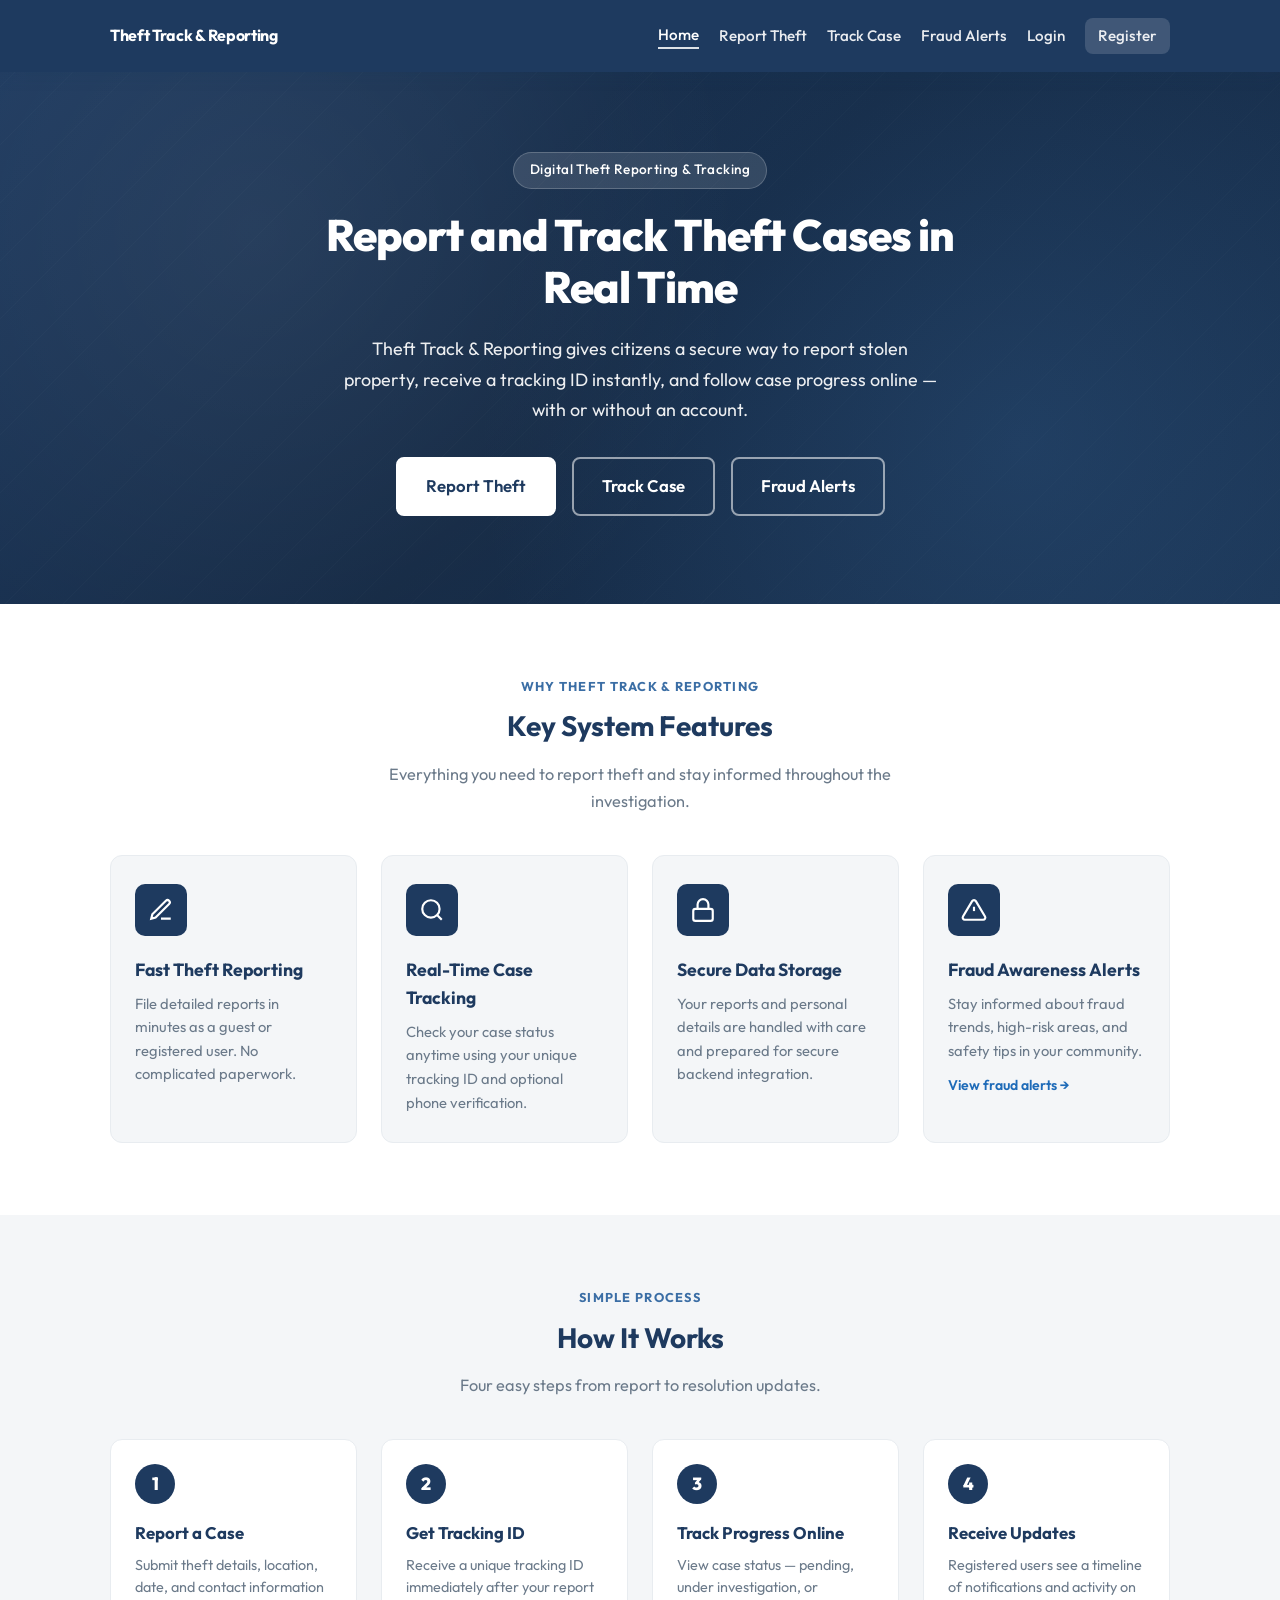
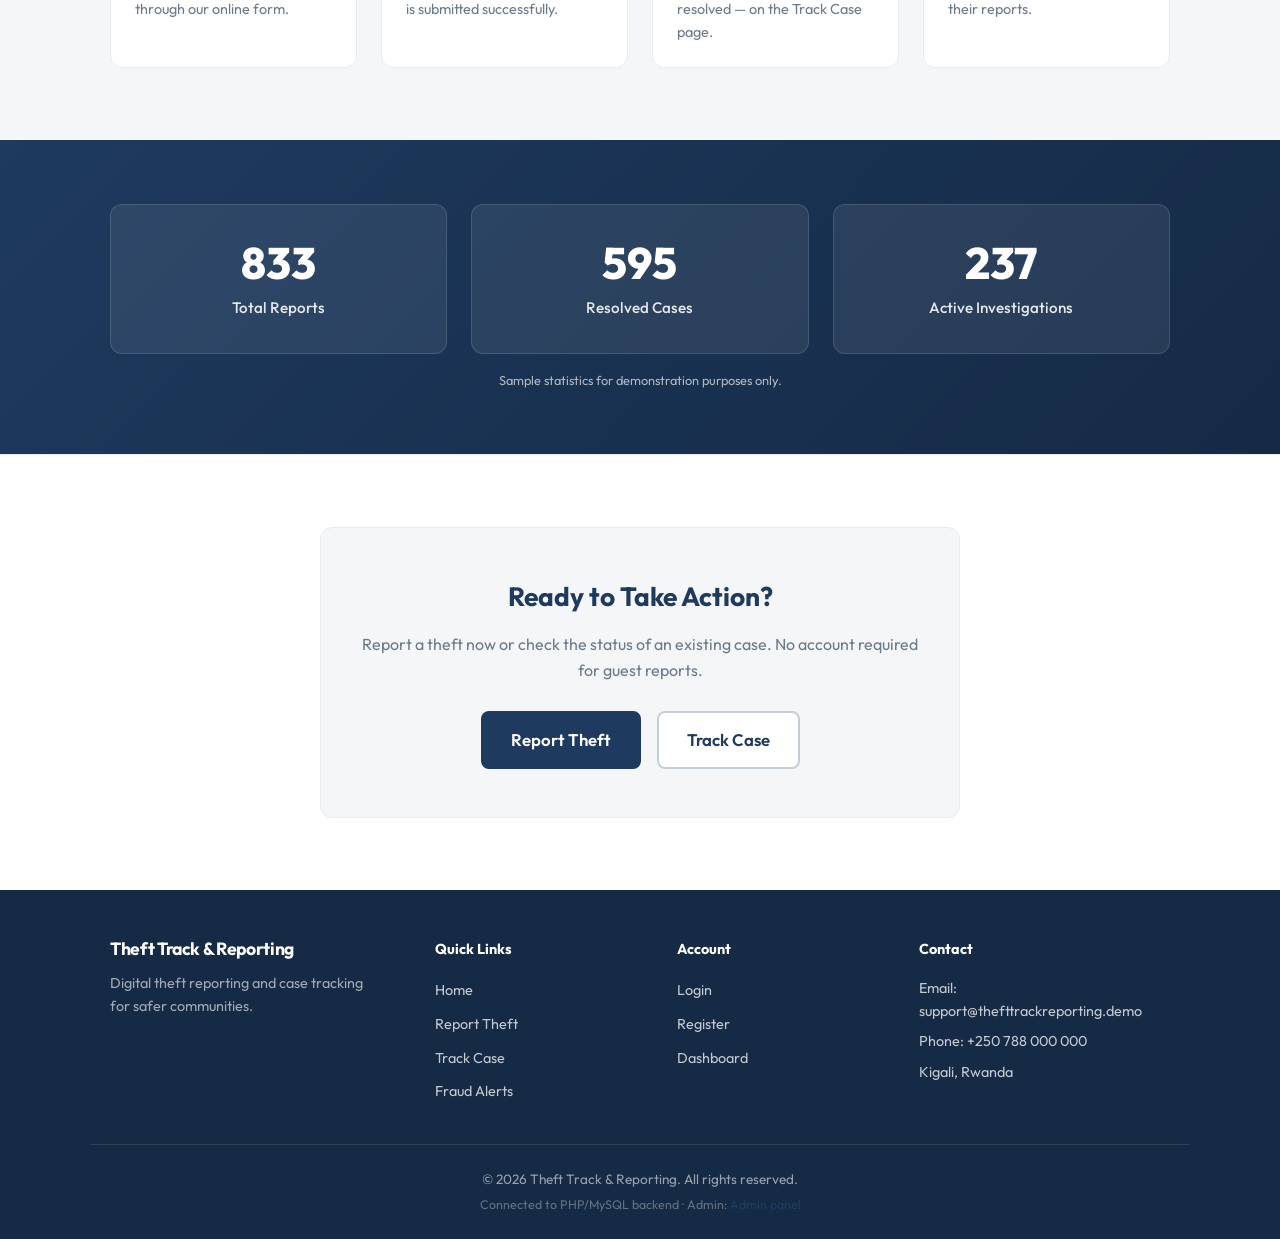
==== commit 6c06b503: "deploy" ====
--- a/thefttrack_fn/index.html
+++ b/thefttrack_fn/index.html
@@ -3,7 +3,7 @@
 <head>
   <meta charset="UTF-8">
   <meta name="viewport" content="width=device-width, initial-scale=1.0">
-  <title>Home — TheftTrack System</title>
+  <title>Home — Theft Track &amp; Reporting</title>
   <link rel="preconnect" href="https://fonts.googleapis.com">
   <link rel="preconnect" href="https://fonts.gstatic.com" crossorigin>
   <link href="https://fonts.googleapis.com/css2?family=Outfit:wght@300;400;500;600;700;800&display=swap" rel="stylesheet">
@@ -16,8 +16,7 @@
   <header class="header" id="main-header">
     <div class="container header-inner">
       <a href="index.html" class="logo logo--full">
-        <span class="logo-icon">TT</span>
-        <span class="logo-text">TheftTrack <span class="logo-system">System</span></span>
+        <span class="logo-text">Theft Track &amp; Reporting</span>
       </a>
       <button class="nav-toggle" id="nav-toggle" aria-label="Toggle menu" aria-expanded="false">
         <span></span><span></span><span></span>
@@ -44,7 +43,7 @@
         <p class="home-hero-badge">Digital Theft Reporting &amp; Tracking</p>
         <h1>Report and Track Theft Cases in Real Time</h1>
         <p class="home-hero-desc">
-          TheftTrack System gives citizens a secure way to report stolen property, receive a tracking ID instantly,
+          Theft Track &amp; Reporting gives citizens a secure way to report stolen property, receive a tracking ID instantly,
           and follow case progress online — with or without an account.
         </p>
         <div class="home-hero-actions">
@@ -58,7 +57,7 @@
     <!-- Features -->
     <section class="home-section home-features" id="features">
       <div class="container">
-        <p class="section-label">Why TheftTrack</p>
+        <p class="section-label">Why Theft Track &amp; Reporting</p>
         <h2 class="section-title">Key System Features</h2>
         <p class="section-desc">Everything you need to report theft and stay informed throughout the investigation.</p>
         <div class="home-features-grid">
@@ -174,8 +173,7 @@
     <div class="container footer-grid">
       <div class="footer-brand">
         <a href="index.html" class="logo logo--footer">
-          <span class="logo-icon">TT</span>
-          <span class="logo-text">TheftTrack System</span>
+          <span class="logo-text">Theft Track &amp; Reporting</span>
         </a>
         <p class="footer-tagline">Digital theft reporting and case tracking for safer communities.</p>
       </div>
@@ -198,13 +196,13 @@
       </div>
       <div class="footer-contact">
         <h4>Contact</h4>
-        <p>Email: <a href="mailto:support@thefttrack.demo">support@thefttrack.demo</a></p>
+        <p>Email: <a href="mailto:support@thefttrackreporting.demo">support@thefttrackreporting.demo</a></p>
         <p>Phone: <a href="tel:+250788000000">+250 788 000 000</a></p>
         <p class="footer-address">Kigali, Rwanda</p>
       </div>
     </div>
     <div class="container footer-bottom">
-      <p>&copy; 2026 TheftTrack System. All rights reserved.</p>
+      <p>&copy; 2026 Theft Track &amp; Reporting. All rights reserved.</p>
       <p class="footer-note">Connected to PHP/MySQL backend · Admin: <a href="../backend/admin/">Admin panel</a></p>
     </div>
   </footer>
--- a/thefttrack_fn/style.css
+++ b/thefttrack_fn/style.css
@@ -1,5 +1,5 @@
 /* ============================================
-   TheftTrack System — Global Styles
+   Theft Track & Reporting — Global Styles
    Colors: Dark Blue | White | Light Gray
    ============================================ */
 
@@ -98,11 +98,12 @@
 .logo {
   display: flex;
   align-items: center;
-  gap: 0.6rem;
   color: var(--color-white);
   text-decoration: none;
   font-weight: 700;
-  font-size: 1.25rem;
+  font-size: 1.05rem;
+  line-height: 1.25;
+  max-width: 11.5rem;
 }
 
 .logo:hover {
@@ -111,17 +112,26 @@
   opacity: 0.9;
 }
 
-.logo-icon {
-  display: flex;
-  align-items: center;
-  justify-content: center;
-  width: 40px;
-  height: 40px;
-  background: var(--color-white);
-  color: var(--color-primary);
-  border-radius: var(--radius);
-  font-size: 0.85rem;
-  font-weight: 800;
+.logo-text {
+  letter-spacing: -0.02em;
+}
+
+.logo--full {
+  max-width: 12.5rem;
+}
+
+.logo--full .logo-text {
+  font-size: 1rem;
+  line-height: 1.2;
+}
+
+.logo--footer {
+  margin-bottom: 0.75rem;
+  max-width: 14rem;
+}
+
+.logo--footer .logo-text {
+  font-size: 1.1rem;
 }
 
 .nav {
@@ -447,12 +457,10 @@
 .auth-brand {
   display: inline-flex;
   align-items: center;
-  gap: 0.6rem;
+  justify-content: center;
   margin-bottom: 1.5rem;
   text-decoration: none;
   color: var(--color-primary);
-  font-weight: 700;
-  font-size: 1.25rem;
 }
 
 .auth-brand:hover {
@@ -460,17 +468,13 @@
   opacity: 0.85;
 }
 
-.auth-brand .logo-icon {
-  display: flex;
-  align-items: center;
-  justify-content: center;
-  width: 40px;
-  height: 40px;
-  background: var(--color-primary);
-  color: var(--color-white);
-  border-radius: var(--radius);
-  font-size: 0.85rem;
-  font-weight: 800;
+.auth-brand .logo-text {
+  font-size: 1.15rem;
+  font-weight: 700;
+  color: var(--color-primary);
+  line-height: 1.3;
+  text-align: center;
+  max-width: 16rem;
 }
 
 .auth-card {
--- a/thefttrack_fn/css/home.css
+++ b/thefttrack_fn/css/home.css
@@ -1,16 +1,6 @@
 /* ============================================
-   TheftTrack — Home Page Styles
+   Theft Track & Reporting — Home Page Styles
    ============================================ */
-
-.logo--full .logo-text {
-  font-size: 1.05rem;
-  line-height: 1.2;
-}
-
-.logo-system {
-  font-weight: 500;
-  opacity: 0.92;
-}
 
 .home-main {
   overflow-x: hidden;
@@ -368,14 +358,6 @@
   margin-bottom: 1.5rem;
 }
 
-.logo--footer {
-  margin-bottom: 0.75rem;
-}
-
-.logo--footer .logo-text {
-  font-size: 1.1rem;
-}
-
 .footer-tagline {
   font-size: 0.9rem;
   opacity: 0.75;
